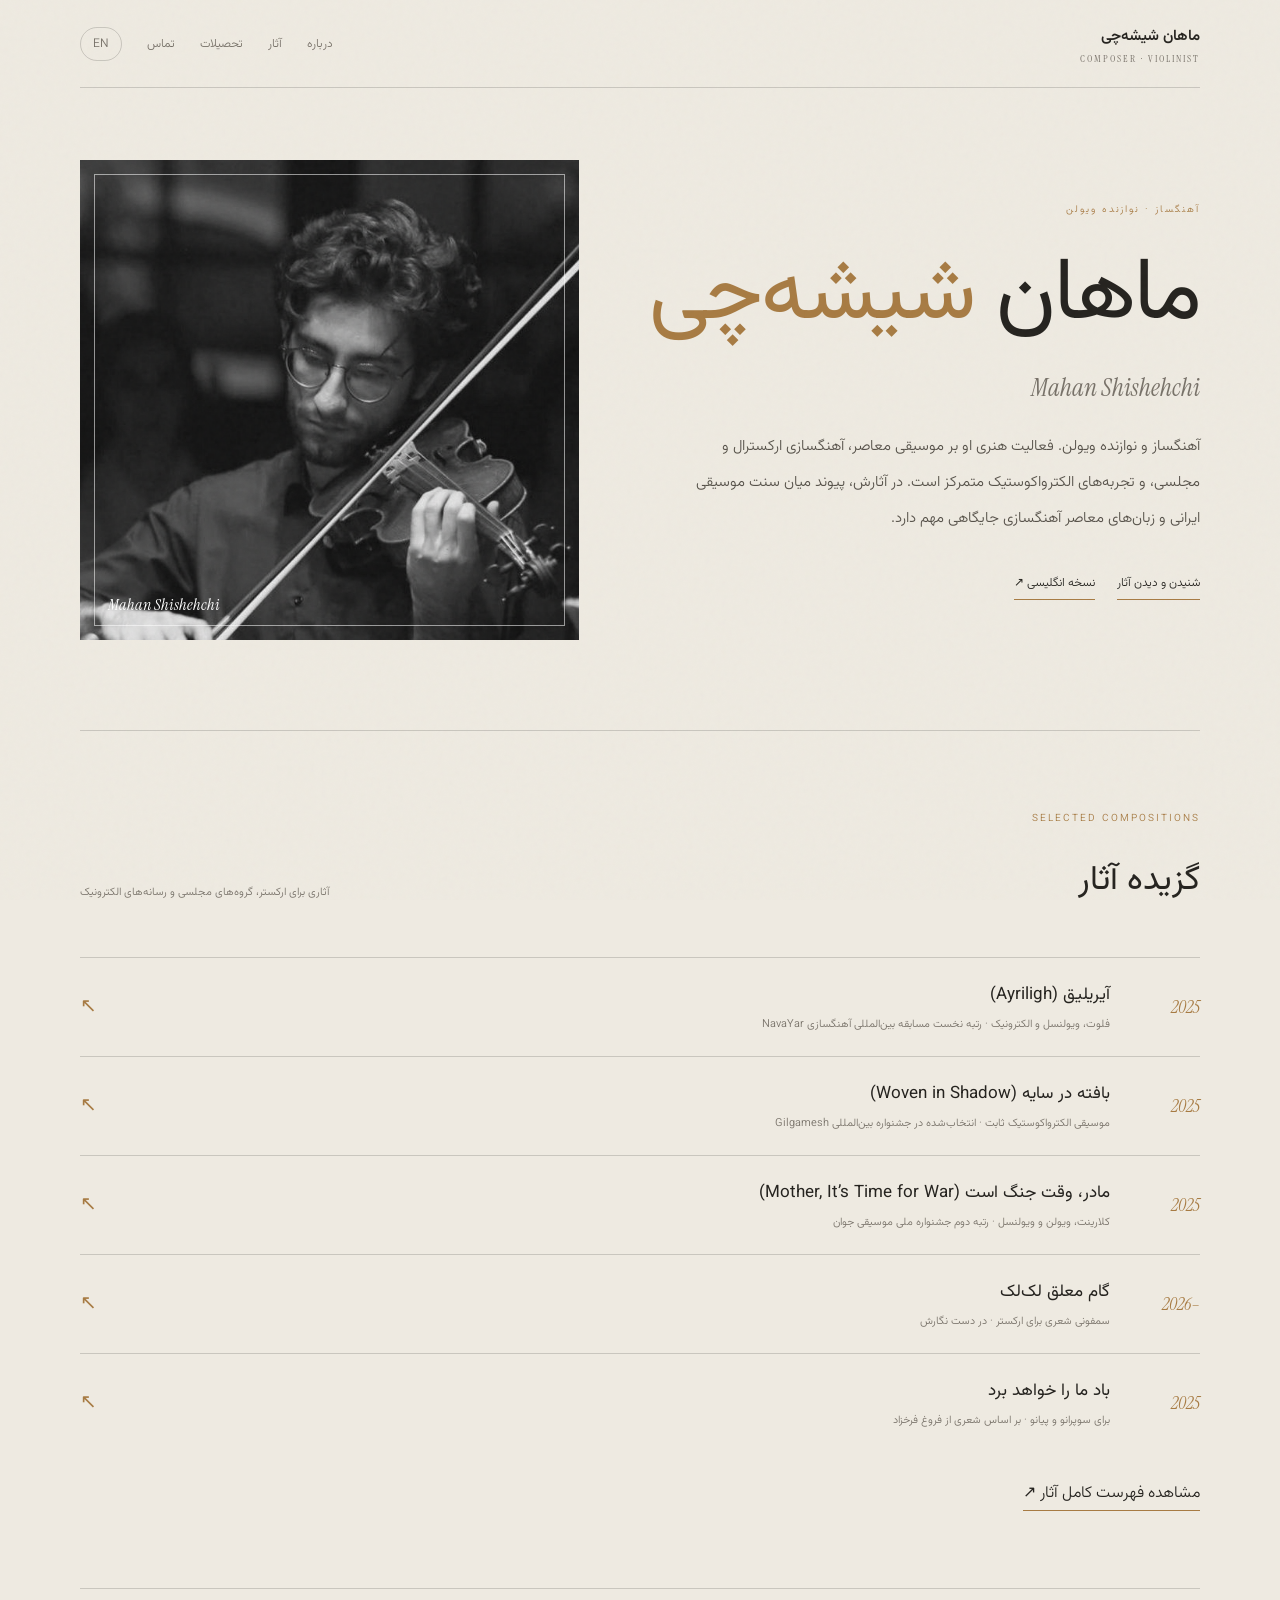
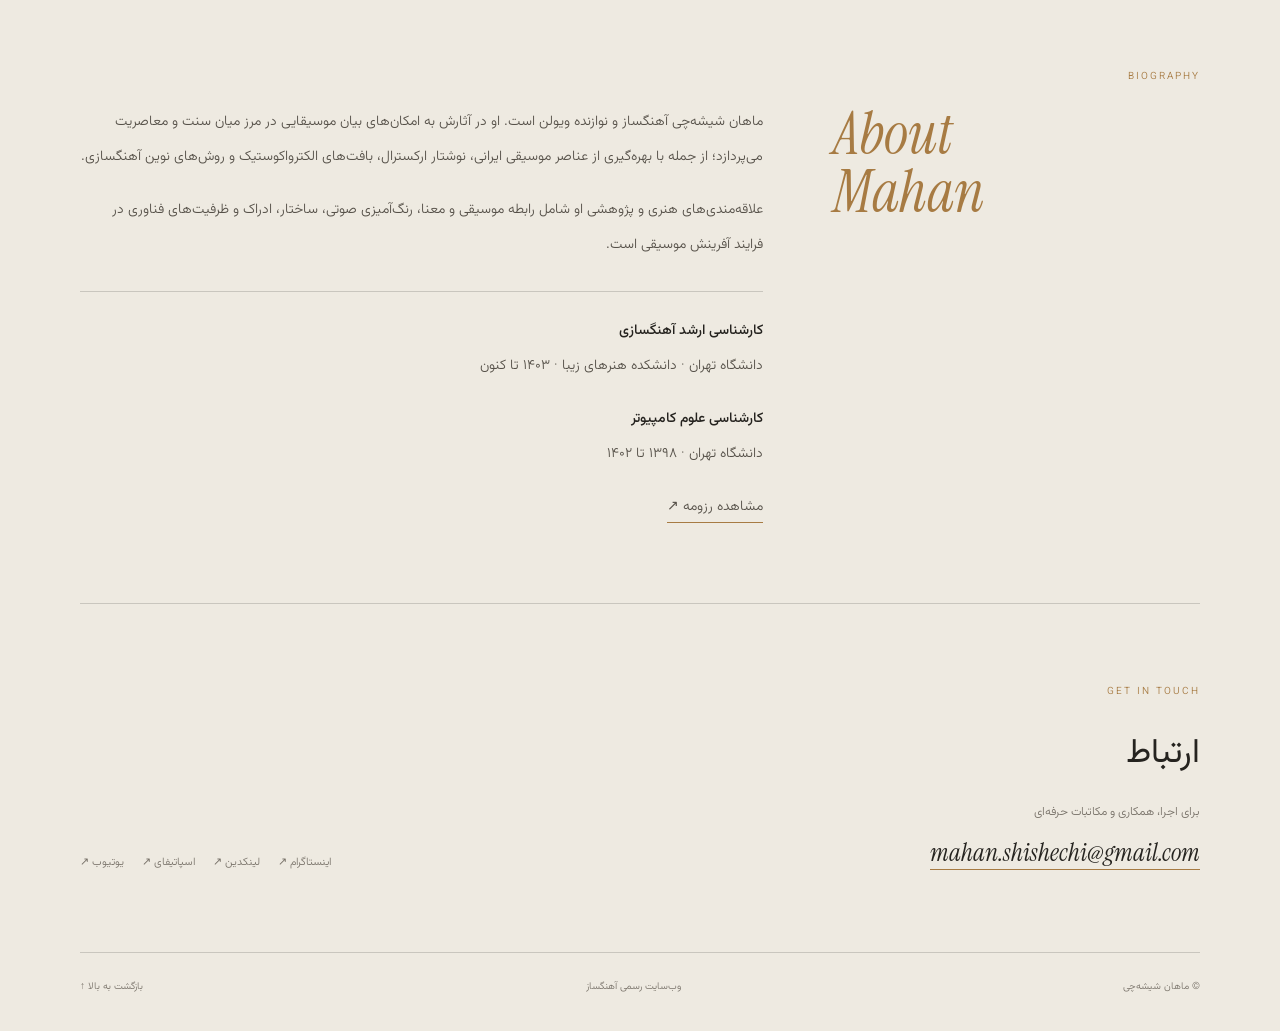
==== fa/index.html @ feb586e8 "Add files via upload" ====
<!doctype html>
<html lang="fa" dir="rtl">
<head>
<meta charset="utf-8">
<meta name="viewport" content="width=device-width, initial-scale=1">
<title>ماهان شیشه‌چی | آهنگساز و نوازنده ویولن</title>
<meta name="description" content="وب‌سایت رسمی ماهان شیشه‌چی، آهنگساز و نوازنده ویولن. آشنایی با زندگی‌نامه، آثار موسیقی، آهنگسازی ارکسترال، موسیقی مجلسی و الکترواکوستیک.">
<meta name="author" content="ماهان شیشه‌چی">
<meta name="robots" content="index, follow">
<link rel="canonical" href="https://mahanshi.github.io/fa/">
<link rel="alternate" hreflang="fa" href="https://mahanshi.github.io/fa/">
<link rel="alternate" hreflang="en" href="https://mahanshi.github.io/">
<link rel="alternate" hreflang="x-default" href="https://mahanshi.github.io/">
<meta property="og:type" content="website">
<meta property="og:locale" content="fa_IR">
<meta property="og:title" content="ماهان شیشه‌چی | آهنگساز و نوازنده ویولن">
<meta property="og:description" content="وب‌سایت رسمی ماهان شیشه‌چی؛ زندگی‌نامه، آثار، نت‌ها و ضبط‌های موسیقی.">
<meta property="og:url" content="https://mahanshi.github.io/fa/">
<meta property="og:site_name" content="ماهان شیشه‌چی">
<meta property="og:image" content="https://mahanshi.github.io/assets/mahan-portrait.jpg">
<link rel="preconnect" href="https://fonts.googleapis.com">
<link rel="preconnect" href="https://fonts.gstatic.com" crossorigin>
<link href="https://fonts.googleapis.com/css2?family=Vazirmatn:wght@300;400;500;600&family=Instrument+Serif:ital@0;1&display=swap" rel="stylesheet">
<script type="application/ld+json">
{
  "@context":"https://schema.org",
  "@type":"Person",
  "@id":"https://mahanshi.github.io/#person",
  "name":"Mahan Shishehchi",
  "alternateName":["ماهان شیشه چی","ماهان شیشه‌چی","Mahan Shishechi"],
  "url":"https://mahanshi.github.io/",
  "mainEntityOfPage":"https://mahanshi.github.io/fa/",
  "jobTitle":["آهنگساز","نوازنده ویولن"],
  "description":"ماهان شیشه‌چی آهنگساز و نوازنده ویولن است و در زمینه موسیقی معاصر، ارکسترال، مجلسی و الکترواکوستیک فعالیت می‌کند.",
  "alumniOf":{"@type":"CollegeOrUniversity","name":"دانشگاه تهران"},
  "sameAs":[
    "https://www.linkedin.com/in/mahan-shishehchi/",
    "https://open.spotify.com/artist/3I2cwvV37TlE7UOr5K7qwt",
    "https://www.instagram.com/mahan.shi/"
  ]
}
</script>
<style>
:root{--ink:#25231f;--muted:#777168;--paper:#eeeae1;--line:rgba(37,35,31,.18);--accent:#a77b43}
*{box-sizing:border-box}html{scroll-behavior:smooth}body{margin:0;background:var(--paper);color:var(--ink);font-family:"Vazirmatn",sans-serif;font-weight:300;line-height:2}a{color:inherit;text-decoration:none}
.grain{position:fixed;inset:0;pointer-events:none;opacity:.12;z-index:5;background-image:url("data:image/svg+xml,%3Csvg viewBox='0 0 180 180' xmlns='http://www.w3.org/2000/svg'%3E%3Cfilter id='n'%3E%3CfeTurbulence type='fractalNoise' baseFrequency='.9' numOctaves='3' stitchTiles='stitch'/%3E%3C/filter%3E%3Crect width='100%25' height='100%25' filter='url(%23n)' opacity='.22'/%3E%3C/svg%3E")}
.wrap{width:min(1120px,calc(100% - 64px));margin:auto}header{min-height:88px;display:flex;align-items:center;justify-content:space-between;border-bottom:1px solid var(--line);gap:18px}.brand{font-size:15px;font-weight:600}.brand small{display:block;color:var(--muted);font:10px "Instrument Serif",serif;letter-spacing:2px;direction:ltr;text-align:right}
nav{display:flex;align-items:center;gap:25px;font-size:12px;color:var(--muted)}nav a:hover,.text-link:hover{color:var(--accent)}.lang{border:1px solid var(--line);padding:4px 12px;border-radius:30px}
.hero{min-height:570px;display:grid;grid-template-columns:1.05fr .95fr;gap:70px;align-items:center;padding:72px 0 90px}.eyebrow{color:var(--accent);font-size:10px;letter-spacing:2px;margin:0 0 18px}
h1{font-size:clamp(48px,7vw,88px);line-height:1.35;font-weight:400;margin:0 0 14px;letter-spacing:-2px}h1 span{color:var(--accent)}.latin{direction:ltr;text-align:right;font:italic 25px "Instrument Serif",serif;color:var(--muted);margin:0 0 25px}.lead{max-width:520px;font-size:15px;line-height:2.4;color:#565149}.links{display:flex;gap:22px;margin-top:34px;font-size:12px}.text-link{border-bottom:1px solid var(--accent);padding-bottom:4px}
.portrait{position:relative;margin:0;min-height:430px;background:#c8c0b2;overflow:hidden}.portrait img{width:100%;height:480px;display:block;object-fit:cover;filter:grayscale(100%) contrast(.92)}.portrait:after{content:"";position:absolute;inset:14px;border:1px solid rgba(255,255,255,.55);pointer-events:none}.portrait figcaption{position:absolute;bottom:25px;left:28px;color:white;direction:ltr;font:italic 16px "Instrument Serif",serif;z-index:1}
section.content{padding:78px 0;border-top:1px solid var(--line)}.section-head{display:flex;align-items:end;justify-content:space-between;margin-bottom:42px}h2{font-size:34px;font-weight:400;margin:0}.section-note{font-size:11px;color:var(--muted);max-width:260px}
.work{display:grid;grid-template-columns:70px 1fr auto;align-items:center;gap:20px;padding:20px 0;border-top:1px solid var(--line)}.work:last-child{border-bottom:1px solid var(--line)}.year{color:var(--accent);font:italic 18px "Instrument Serif",serif;direction:ltr;text-align:right}.work h3{font-size:17px;font-weight:400;margin:0}.work p{margin:2px 0 0;color:var(--muted);font-size:11px}.arrow{color:var(--accent);font-size:20px}
.about-grid{display:grid;grid-template-columns:.7fr 1.3fr;gap:70px}.about-title{font:italic 58px/1 "Instrument Serif",serif;direction:ltr;text-align:left;color:var(--accent)}.about-copy{font-size:14px;line-height:2.5;color:#565149}.about-copy p{margin:0 0 18px}.education{margin-top:28px;padding-top:22px;border-top:1px solid var(--line)}.education strong{color:var(--ink);font-weight:500}
.contact{display:flex;justify-content:space-between;align-items:end;gap:30px}.email{direction:ltr;font:italic 25px "Instrument Serif",serif;border-bottom:1px solid var(--accent)}.social{display:flex;flex-wrap:wrap;gap:18px;color:var(--muted);font-size:11px}
footer{border-top:1px solid var(--line);padding:24px 0 34px;color:var(--muted);font-size:10px;display:flex;justify-content:space-between}
@media(max-width:760px){.wrap{width:calc(100% - 36px)}header{padding:14px 0;flex-wrap:wrap}nav{gap:13px;flex-wrap:wrap;font-size:11px}.hero{grid-template-columns:1fr;gap:34px;padding:55px 0 65px}.portrait{min-height:300px}.portrait img{height:370px}.section-head{display:block}.section-note{margin-top:12px}.work{grid-template-columns:48px 1fr auto;gap:12px}.about-grid{grid-template-columns:1fr;gap:25px}.about-title{font-size:42px}.contact{display:block}.social{margin-top:25px}footer{gap:10px;flex-wrap:wrap}}
</style>
</head>
<body>
<div class="grain" aria-hidden="true"></div>
<div class="wrap">
<header>
<a class="brand" href="./">ماهان شیشه‌چی<small>COMPOSER · VIOLINIST</small></a>
<nav aria-label="ناوبری اصلی">
<a href="#about">درباره</a><a href="#works">آثار</a><a href="#education">تحصیلات</a><a href="#contact">تماس</a><a class="lang" href="https://mahanshi.github.io/">EN</a>
</nav>
</header>
<main>
<section class="hero">
<div>
<p class="eyebrow">آهنگساز · نوازنده ویولن</p>
<h1>ماهان <span>شیشه‌چی</span></h1>
<p class="latin">Mahan Shishehchi</p>
<p class="lead">آهنگساز و نوازنده ویولن. فعالیت هنری او بر موسیقی معاصر، آهنگسازی ارکسترال و مجلسی، و تجربه‌های الکترواکوستیک متمرکز است. در آثارش، پیوند میان سنت موسیقی ایرانی و زبان‌های معاصر آهنگسازی جایگاهی مهم دارد.</p>
<div class="links"><a class="text-link" href="#works">شنیدن و دیدن آثار</a><a class="text-link" href="https://mahanshi.github.io/">نسخه انگلیسی ↗</a></div>
</div>
<figure class="portrait"><img src="https://mahanshi.github.io/assets/mahan-portrait.jpg" alt="ماهان شیشه‌چی، آهنگساز و نوازنده ویولن"><figcaption>Mahan Shishehchi</figcaption></figure>
</section>
<section class="content" id="works">
<div class="section-head"><div><p class="eyebrow">SELECTED COMPOSITIONS</p><h2>گزیده آثار</h2></div><p class="section-note">آثاری برای ارکستر، گروه‌های مجلسی و رسانه‌های الکترونیک</p></div>
<a class="work" href="https://www.youtube.com/watch?v=PUnR_ZCszSE"><span class="year">2025</span><div><h3>آیریلیق (Ayriligh)</h3><p>فلوت، ویولنسل و الکترونیک · رتبه نخست مسابقه بین‌المللی آهنگسازی NavaYar</p></div><span class="arrow">↖</span></a>
<a class="work" href="https://www.youtube.com/watch?v=RdkRLe2Fbmw"><span class="year">2025</span><div><h3>بافته در سایه (Woven in Shadow)</h3><p>موسیقی الکترواکوستیک ثابت · انتخاب‌شده در جشنواره بین‌المللی Gilgamesh</p></div><span class="arrow">↖</span></a>
<a class="work" href="https://online.fliphtml5.com/mahanshishechi/spek/"><span class="year">2025</span><div><h3>مادر، وقت جنگ است (Mother, It’s Time for War)</h3><p>کلارینت، ویولن و ویولنسل · رتبه دوم جشنواره ملی موسیقی جوان</p></div><span class="arrow">↖</span></a>
<a class="work" href="https://online.fliphtml5.com/mahanshishechi/luto/"><span class="year">2026–</span><div><h3>گام معلق لک‌لک</h3><p>سمفونی شعری برای ارکستر · در دست نگارش</p></div><span class="arrow">↖</span></a>
<a class="work" href="https://www.youtube.com/watch?v=Po9hEUeVam0"><span class="year">2025</span><div><h3>باد ما را خواهد برد</h3><p>برای سوپرانو و پیانو · بر اساس شعری از فروغ فرخزاد</p></div><span class="arrow">↖</span></a>
<div style="margin-top:26px"><a class="text-link" href="https://mahanshi.github.io/all-works.html">مشاهده فهرست کامل آثار ↗</a></div>
</section>
<section class="content" id="about">
<p class="eyebrow">BIOGRAPHY</p>
<div class="about-grid"><div class="about-title">About<br>Mahan</div><div class="about-copy">
<p>ماهان شیشه‌چی آهنگساز و نوازنده ویولن است. او در آثارش به امکان‌های بیان موسیقایی در مرز میان سنت و معاصریت می‌پردازد؛ از جمله با بهره‌گیری از عناصر موسیقی ایرانی، نوشتار ارکسترال، بافت‌های الکترواکوستیک و روش‌های نوین آهنگسازی.</p>
<p>علاقه‌مندی‌های هنری و پژوهشی او شامل رابطه موسیقی و معنا، رنگ‌آمیزی صوتی، ساختار، ادراک و ظرفیت‌های فناوری در فرایند آفرینش موسیقی است.</p>
<div class="education" id="education"><p><strong>کارشناسی ارشد آهنگسازی</strong><br>دانشگاه تهران · دانشکده هنرهای زیبا · ۱۴۰۳ تا کنون</p><p><strong>کارشناسی علوم کامپیوتر</strong><br>دانشگاه تهران · ۱۳۹۸ تا ۱۴۰۲</p></div>
<a class="text-link" href="https://mahanshi.github.io/cv.html">مشاهده رزومه ↗</a>
</div></div>
</section>
<section class="content" id="contact">
<p class="eyebrow">GET IN TOUCH</p><div class="contact"><div><h2>ارتباط</h2><p style="color:var(--muted);font-size:12px">برای اجرا، همکاری و مکاتبات حرفه‌ای</p><a class="email" href="mailto:mahan.shishechi@gmail.com">mahan.shishechi@gmail.com</a></div>
<div class="social"><a href="https://www.instagram.com/mahan.shi/" target="_blank" rel="noopener noreferrer">اینستاگرام ↗</a><a href="https://www.linkedin.com/in/mahan-shishechi/" target="_blank" rel="noopener noreferrer">لینکدین ↗</a><a href="https://open.spotify.com/artist/3I2cwvV37TlE7UOr5K7qwt" target="_blank" rel="noopener noreferrer">اسپاتیفای ↗</a><a href="https://www.youtube.com/" target="_blank" rel="noopener noreferrer">یوتیوب ↗</a></div></div>
</section>
</main>
<footer><span>© ماهان شیشه‌چی</span><span>وب‌سایت رسمی آهنگساز</span><a href="#">بازگشت به بالا ↑</a></footer>
</div>
</body>
</html>
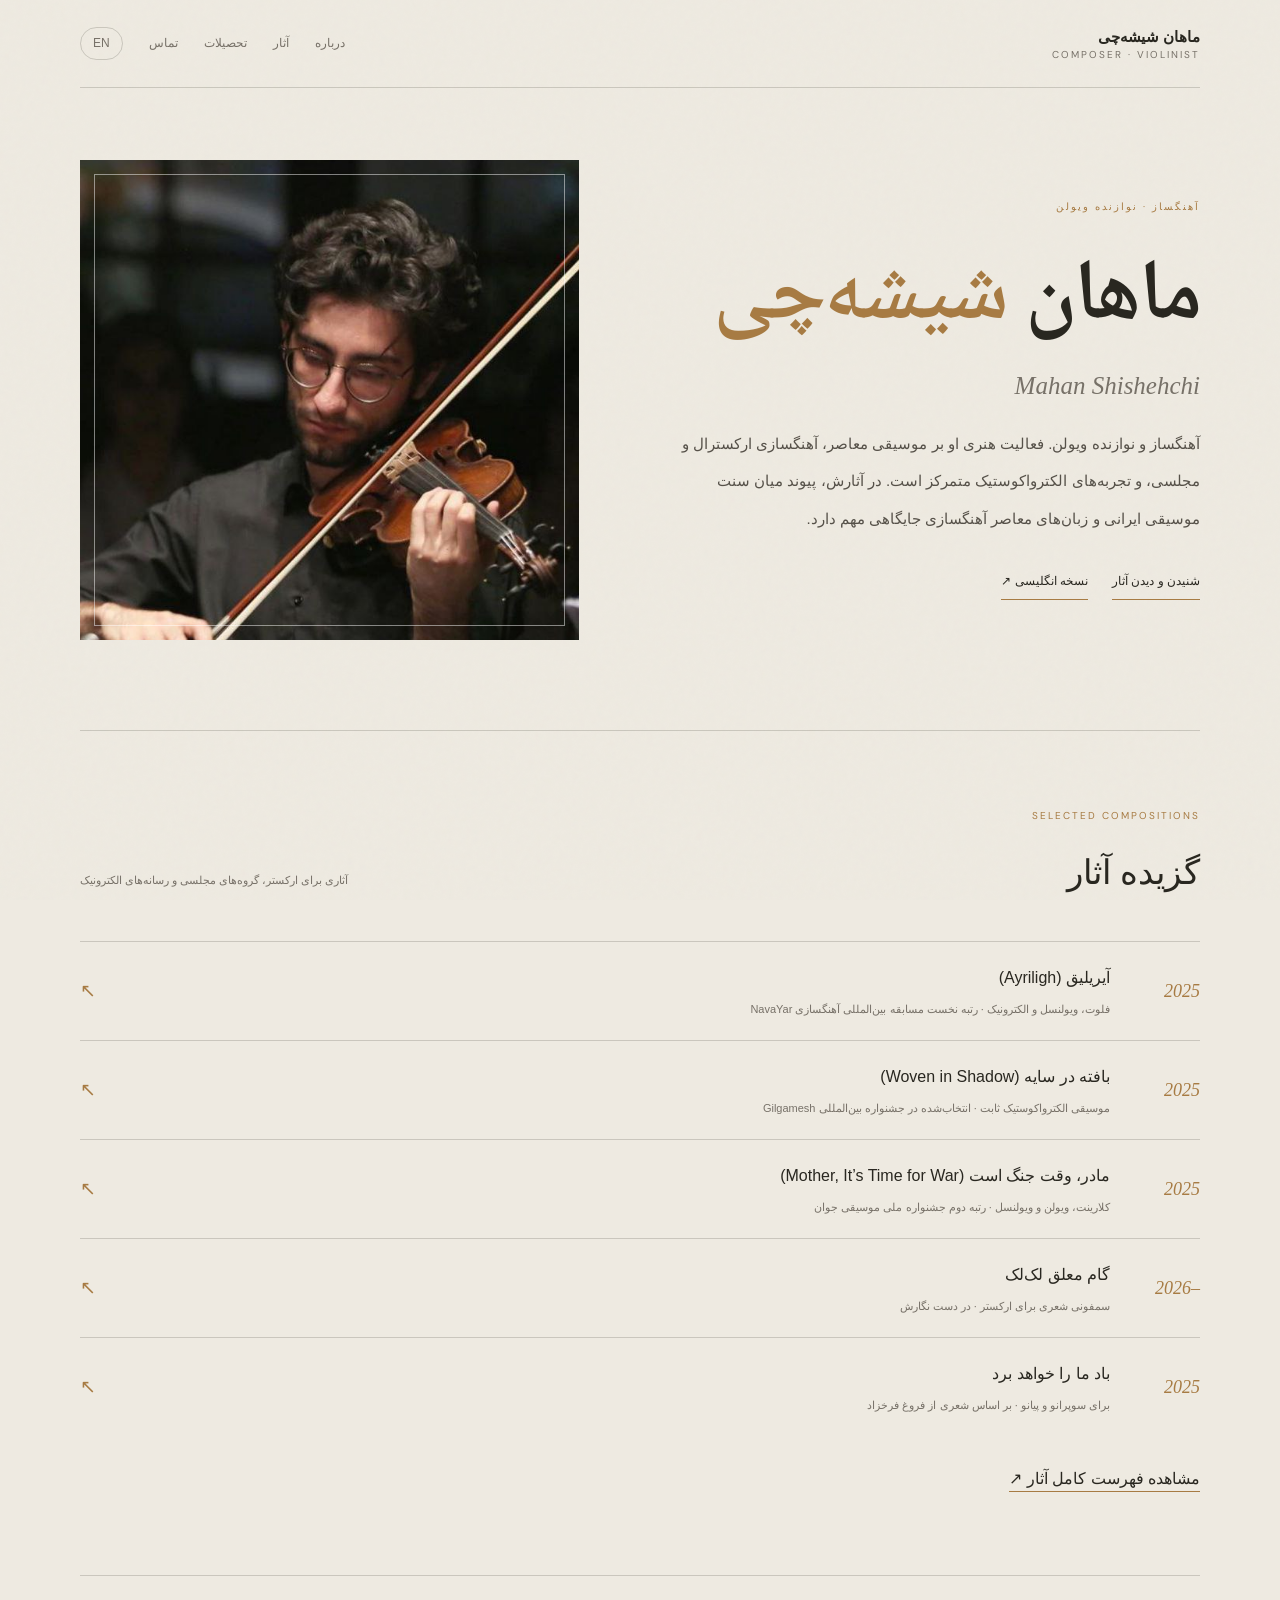
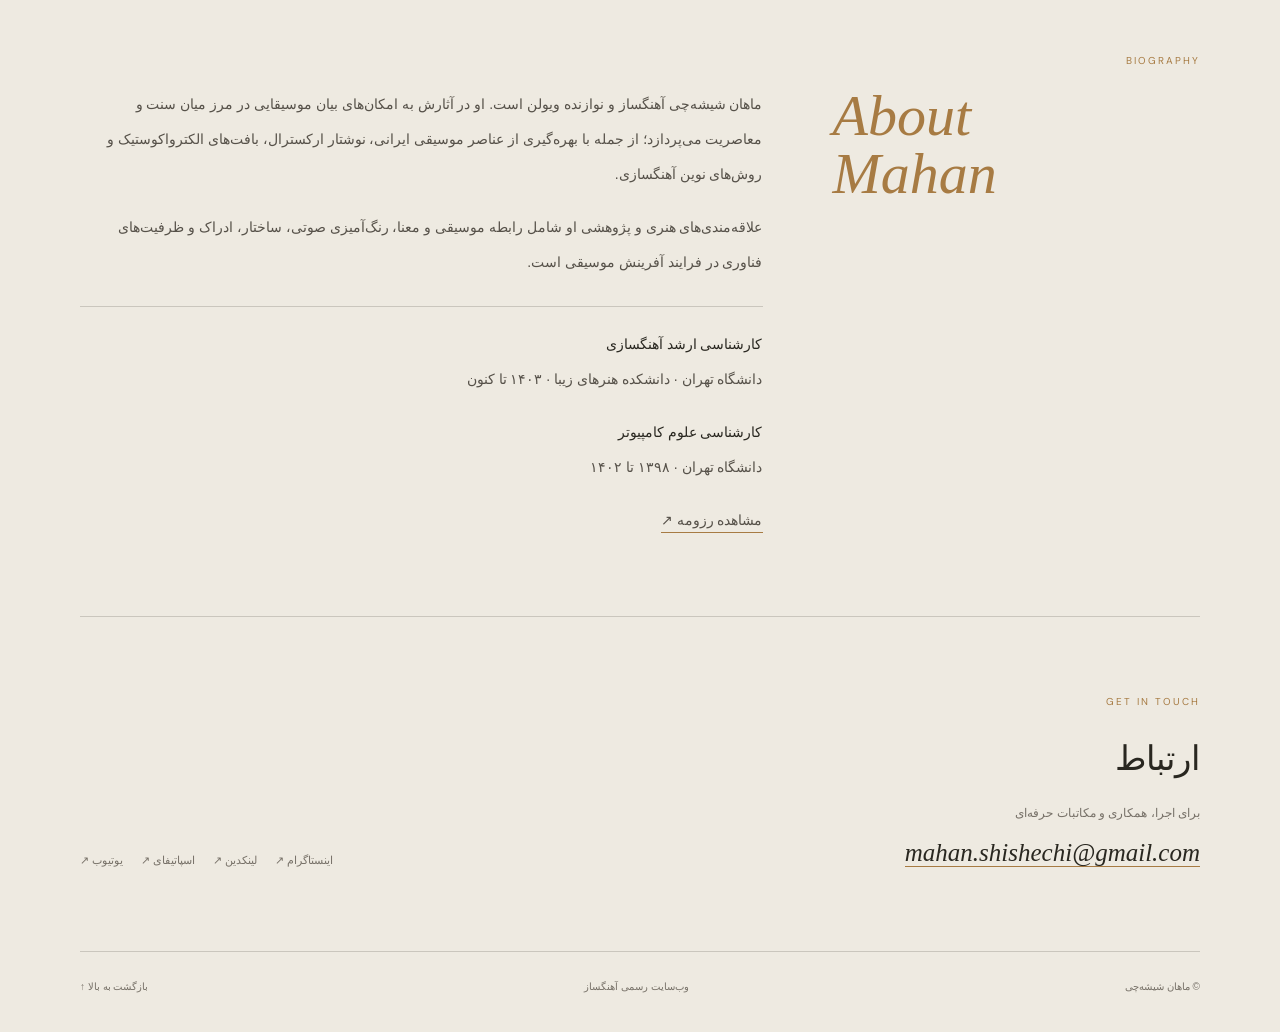
==== commit 74692534: "Add files via upload" ====
--- a/fa/index.html
+++ b/fa/index.html
@@ -4,7 +4,7 @@
 <meta charset="utf-8">
 <meta name="viewport" content="width=device-width, initial-scale=1">
 <title>ماهان شیشه‌چی | آهنگساز و نوازنده ویولن</title>
-<meta name="description" content="وب‌سایت رسمی ماهان شیشه‌چی، آهنگساز و نوازنده ویولن. آشنایی با زندگی‌نامه، آثار موسیقی، آهنگسازی ارکسترال، موسیقی مجلسی و الکترواکوستیک.">
+<meta name="description" content="وب‌سایت رسمی ماهان شیشه‌چی، آهنگساز و نوازنده ویولن. زندگی‌نامه، آثار موسیقی، نت‌ها و ضبط‌های موسیقی معاصر، ارکسترال، مجلسی و الکترواکوستیک.">
 <meta name="author" content="ماهان شیشه‌چی">
 <meta name="robots" content="index, follow">
 <link rel="canonical" href="https://mahanshi.github.io/fa/">
@@ -20,7 +20,7 @@
 <meta property="og:image" content="https://mahanshi.github.io/assets/mahan-portrait.jpg">
 <link rel="preconnect" href="https://fonts.googleapis.com">
 <link rel="preconnect" href="https://fonts.gstatic.com" crossorigin>
-<link href="https://fonts.googleapis.com/css2?family=Vazirmatn:wght@300;400;500;600&family=Instrument+Serif:ital@0;1&display=swap" rel="stylesheet">
+<link href="https://fonts.googleapis.com/css2?family=DM+Sans:wght@300;400;500&family=Estedad:wght@300;400;500;600;700&family=Noto+Naskh+Arabic:wght@500;600;700&display=swap" rel="stylesheet">
 <script type="application/ld+json">
 {
   "@context":"https://schema.org",
@@ -41,63 +41,113 @@
 }
 </script>
 <style>
-:root{--ink:#25231f;--muted:#777168;--paper:#eeeae1;--line:rgba(37,35,31,.18);--accent:#a77b43}
-*{box-sizing:border-box}html{scroll-behavior:smooth}body{margin:0;background:var(--paper);color:var(--ink);font-family:"Vazirmatn",sans-serif;font-weight:300;line-height:2}a{color:inherit;text-decoration:none}
-.grain{position:fixed;inset:0;pointer-events:none;opacity:.12;z-index:5;background-image:url("data:image/svg+xml,%3Csvg viewBox='0 0 180 180' xmlns='http://www.w3.org/2000/svg'%3E%3Cfilter id='n'%3E%3CfeTurbulence type='fractalNoise' baseFrequency='.9' numOctaves='3' stitchTiles='stitch'/%3E%3C/filter%3E%3Crect width='100%25' height='100%25' filter='url(%23n)' opacity='.22'/%3E%3C/svg%3E")}
-.wrap{width:min(1120px,calc(100% - 64px));margin:auto}header{min-height:88px;display:flex;align-items:center;justify-content:space-between;border-bottom:1px solid var(--line);gap:18px}.brand{font-size:15px;font-weight:600}.brand small{display:block;color:var(--muted);font:10px "Instrument Serif",serif;letter-spacing:2px;direction:ltr;text-align:right}
-nav{display:flex;align-items:center;gap:25px;font-size:12px;color:var(--muted)}nav a:hover,.text-link:hover{color:var(--accent)}.lang{border:1px solid var(--line);padding:4px 12px;border-radius:30px}
-.hero{min-height:570px;display:grid;grid-template-columns:1.05fr .95fr;gap:70px;align-items:center;padding:72px 0 90px}.eyebrow{color:var(--accent);font-size:10px;letter-spacing:2px;margin:0 0 18px}
-h1{font-size:clamp(48px,7vw,88px);line-height:1.35;font-weight:400;margin:0 0 14px;letter-spacing:-2px}h1 span{color:var(--accent)}.latin{direction:ltr;text-align:right;font:italic 25px "Instrument Serif",serif;color:var(--muted);margin:0 0 25px}.lead{max-width:520px;font-size:15px;line-height:2.4;color:#565149}.links{display:flex;gap:22px;margin-top:34px;font-size:12px}.text-link{border-bottom:1px solid var(--accent);padding-bottom:4px}
-.portrait{position:relative;margin:0;min-height:430px;background:#c8c0b2;overflow:hidden}.portrait img{width:100%;height:480px;display:block;object-fit:cover;filter:grayscale(100%) contrast(.92)}.portrait:after{content:"";position:absolute;inset:14px;border:1px solid rgba(255,255,255,.55);pointer-events:none}.portrait figcaption{position:absolute;bottom:25px;left:28px;color:white;direction:ltr;font:italic 16px "Instrument Serif",serif;z-index:1}
-section.content{padding:78px 0;border-top:1px solid var(--line)}.section-head{display:flex;align-items:end;justify-content:space-between;margin-bottom:42px}h2{font-size:34px;font-weight:400;margin:0}.section-note{font-size:11px;color:var(--muted);max-width:260px}
-.work{display:grid;grid-template-columns:70px 1fr auto;align-items:center;gap:20px;padding:20px 0;border-top:1px solid var(--line)}.work:last-child{border-bottom:1px solid var(--line)}.year{color:var(--accent);font:italic 18px "Instrument Serif",serif;direction:ltr;text-align:right}.work h3{font-size:17px;font-weight:400;margin:0}.work p{margin:2px 0 0;color:var(--muted);font-size:11px}.arrow{color:var(--accent);font-size:20px}
-.about-grid{display:grid;grid-template-columns:.7fr 1.3fr;gap:70px}.about-title{font:italic 58px/1 "Instrument Serif",serif;direction:ltr;text-align:left;color:var(--accent)}.about-copy{font-size:14px;line-height:2.5;color:#565149}.about-copy p{margin:0 0 18px}.education{margin-top:28px;padding-top:22px;border-top:1px solid var(--line)}.education strong{color:var(--ink);font-weight:500}
-.contact{display:flex;justify-content:space-between;align-items:end;gap:30px}.email{direction:ltr;font:italic 25px "Instrument Serif",serif;border-bottom:1px solid var(--accent)}.social{display:flex;flex-wrap:wrap;gap:18px;color:var(--muted);font-size:11px}
-footer{border-top:1px solid var(--line);padding:24px 0 34px;color:var(--muted);font-size:10px;display:flex;justify-content:space-between}
-@media(max-width:760px){.wrap{width:calc(100% - 36px)}header{padding:14px 0;flex-wrap:wrap}nav{gap:13px;flex-wrap:wrap;font-size:11px}.hero{grid-template-columns:1fr;gap:34px;padding:55px 0 65px}.portrait{min-height:300px}.portrait img{height:370px}.section-head{display:block}.section-note{margin-top:12px}.work{grid-template-columns:48px 1fr auto;gap:12px}.about-grid{grid-template-columns:1fr;gap:25px}.about-title{font-size:42px}.contact{display:block}.social{margin-top:25px}footer{gap:10px;flex-wrap:wrap}}
+:root{
+  --ink:#292720;--muted:#777168;--paper:#eeeae1;--line:rgba(41,39,32,.18);
+  --accent:#a77b43;--body:"Estedad",sans-serif;--display:"Noto Naskh Arabic",serif;
+  --latin:"Instrument Serif",Georgia,serif
+}
+*{box-sizing:border-box}
+html{scroll-behavior:smooth}
+body{margin:0;background:var(--paper);color:var(--ink);font-family:var(--body);font-weight:300;line-height:2.15}
+a{color:inherit;text-decoration:none}
+.paint-layer{position:fixed;inset:0;pointer-events:none;z-index:-1;opacity:.13;background-image:url("data:image/svg+xml,%3Csvg viewBox='0 0 180 180' xmlns='http://www.w3.org/2000/svg'%3E%3Cfilter id='n'%3E%3CfeTurbulence type='fractalNoise' baseFrequency='.8' numOctaves='3' stitchTiles='stitch'/%3E%3C/filter%3E%3Crect width='100%25' height='100%25' filter='url(%23n)' opacity='.18'/%3E%3C/svg%3E")}
+.wrap{width:min(1120px,calc(100% - 64px));margin:auto}
+header{min-height:88px;display:flex;align-items:center;justify-content:space-between;gap:24px;border-bottom:1px solid var(--line)}
+.wordmark{font-size:15px;font-weight:600;line-height:1.5}
+.wordmark span{display:block;direction:ltr;text-align:right;font:10px "DM Sans",sans-serif;letter-spacing:2px;color:var(--muted)}
+nav{display:flex;align-items:center;gap:26px;font-size:12px;color:var(--muted)}
+nav a:hover,.text-link:hover{color:var(--accent)}
+.lang{border:1px solid var(--line);padding:3px 12px;border-radius:30px;direction:ltr}
+.hero{min-height:590px;display:grid;grid-template-columns:1.05fr .95fr;gap:70px;align-items:center;padding:72px 0 90px}
+.eyebrow{font:10px "DM Sans",sans-serif;letter-spacing:2px;color:var(--accent);margin:0 0 20px;direction:ltr;text-align:right}
+h1{font:600 clamp(55px,7vw,86px)/1.55 var(--display);letter-spacing:-1.5px;margin:0 0 5px;color:var(--ink)}
+h1 span{color:var(--accent)}
+.latin{direction:ltr;text-align:right;font:italic 25px "Instrument Serif",Georgia,serif;color:var(--muted);margin:0 0 25px}
+.lead{max-width:540px;font-size:15px;line-height:2.5;color:#565149}
+.links{display:flex;gap:24px;margin-top:32px;font-size:12px;flex-wrap:wrap}
+.text-link{border-bottom:1px solid var(--accent);padding-bottom:4px}
+.portrait{position:relative;margin:0;overflow:hidden;background:#c8c0b2}
+.portrait img{width:100%;height:480px;display:block;object-fit:cover;object-position:center;filter:none}
+.portrait:after{content:"";position:absolute;inset:14px;border:1px solid rgba(255,255,255,.48);pointer-events:none}
+section.content{padding:78px 0;border-top:1px solid var(--line)}
+.section-heading{display:flex;align-items:end;justify-content:space-between;margin-bottom:38px}
+h2{font-size:34px;font-weight:400;line-height:1.8;margin:0}
+.section-aside{font-size:11px;color:var(--muted);max-width:270px}
+.work{display:grid;grid-template-columns:70px 1fr auto;align-items:center;gap:20px;padding:19px 0;border-top:1px solid var(--line)}
+.work:last-child{border-bottom:1px solid var(--line)}
+.year{color:var(--accent);font:italic 18px "Instrument Serif",Georgia,serif;direction:ltr;text-align:right}
+.work h3{font-size:16px;font-weight:500;margin:0}
+.work p{margin:2px 0 0;color:var(--muted);font-size:11px}
+.arrow{color:var(--accent);font-size:19px}
+.about-grid{display:grid;grid-template-columns:.7fr 1.3fr;gap:70px}
+.about-title{font:italic 58px/1 "Instrument Serif",Georgia,serif;direction:ltr;text-align:left;color:var(--accent)}
+.about-copy{font-size:14px;line-height:2.5;color:#565149}
+.about-copy p{margin:0 0 18px}
+.education{margin-top:26px;padding-top:20px;border-top:1px solid var(--line)}
+.education strong{color:var(--ink);font-weight:500}
+.contact{display:flex;justify-content:space-between;align-items:end;gap:30px}
+.email{direction:ltr;font:italic 25px "Instrument Serif",Georgia,serif;border-bottom:1px solid var(--accent)}
+.social{display:flex;flex-wrap:wrap;gap:18px;color:var(--muted);font-size:11px}
+footer{border-top:1px solid var(--line);padding:24px 0 34px;color:var(--muted);font-size:10px;display:flex;justify-content:space-between;gap:15px}
+@media(max-width:760px){
+ .wrap{width:calc(100% - 36px)}
+ header{padding:14px 0;flex-wrap:wrap}
+ nav{gap:13px;flex-wrap:wrap;font-size:11px}
+ .hero{grid-template-columns:1fr;gap:34px;padding:55px 0 65px}
+ .portrait img{height:390px}
+ h1{font-size:58px}
+ .section-heading{display:block}
+ .section-aside{margin-top:10px}
+ .work{grid-template-columns:48px 1fr auto;gap:12px}
+ .about-grid{grid-template-columns:1fr;gap:25px}
+ .about-title{font-size:42px}
+ .contact{display:block}
+ .social{margin-top:25px}
+ footer{flex-wrap:wrap}
+}
 </style>
 </head>
 <body>
-<div class="grain" aria-hidden="true"></div>
+<div class="paint-layer" aria-hidden="true"></div>
 <div class="wrap">
 <header>
-<a class="brand" href="./">ماهان شیشه‌چی<small>COMPOSER · VIOLINIST</small></a>
-<nav aria-label="ناوبری اصلی">
-<a href="#about">درباره</a><a href="#works">آثار</a><a href="#education">تحصیلات</a><a href="#contact">تماس</a><a class="lang" href="https://mahanshi.github.io/">EN</a>
-</nav>
+  <a class="wordmark" href="./">ماهان شیشه‌چی<span>COMPOSER · VIOLINIST</span></a>
+  <nav aria-label="ناوبری اصلی">
+    <a href="#about">درباره</a><a href="#works">آثار</a><a href="#education">تحصیلات</a><a href="#contact">تماس</a><a class="lang" href="https://mahanshi.github.io/">EN</a>
+  </nav>
 </header>
 <main>
 <section class="hero">
-<div>
-<p class="eyebrow">آهنگساز · نوازنده ویولن</p>
-<h1>ماهان <span>شیشه‌چی</span></h1>
-<p class="latin">Mahan Shishehchi</p>
-<p class="lead">آهنگساز و نوازنده ویولن. فعالیت هنری او بر موسیقی معاصر، آهنگسازی ارکسترال و مجلسی، و تجربه‌های الکترواکوستیک متمرکز است. در آثارش، پیوند میان سنت موسیقی ایرانی و زبان‌های معاصر آهنگسازی جایگاهی مهم دارد.</p>
-<div class="links"><a class="text-link" href="#works">شنیدن و دیدن آثار</a><a class="text-link" href="https://mahanshi.github.io/">نسخه انگلیسی ↗</a></div>
-</div>
-<figure class="portrait"><img src="https://mahanshi.github.io/assets/mahan-portrait.jpg" alt="ماهان شیشه‌چی، آهنگساز و نوازنده ویولن"><figcaption>Mahan Shishehchi</figcaption></figure>
+  <div>
+    <p class="eyebrow">آهنگساز · نوازنده ویولن</p>
+    <h1>ماهان <span>شیشه‌چی</span></h1>
+    <p class="latin">Mahan Shishehchi</p>
+    <p class="lead">آهنگساز و نوازنده ویولن. فعالیت هنری او بر موسیقی معاصر، آهنگسازی ارکسترال و مجلسی، و تجربه‌های الکترواکوستیک متمرکز است. در آثارش، پیوند میان سنت موسیقی ایرانی و زبان‌های معاصر آهنگسازی جایگاهی مهم دارد.</p>
+    <div class="links"><a class="text-link" href="#works">شنیدن و دیدن آثار</a><a class="text-link" href="https://mahanshi.github.io/">نسخه انگلیسی ↗</a></div>
+  </div>
+  <figure class="portrait"><img src="https://mahanshi.github.io/assets/mahan-portrait.jpg" alt="ماهان شیشه‌چی، آهنگساز و نوازنده ویولن"></figure>
 </section>
 <section class="content" id="works">
-<div class="section-head"><div><p class="eyebrow">SELECTED COMPOSITIONS</p><h2>گزیده آثار</h2></div><p class="section-note">آثاری برای ارکستر، گروه‌های مجلسی و رسانه‌های الکترونیک</p></div>
-<a class="work" href="https://www.youtube.com/watch?v=PUnR_ZCszSE"><span class="year">2025</span><div><h3>آیریلیق (Ayriligh)</h3><p>فلوت، ویولنسل و الکترونیک · رتبه نخست مسابقه بین‌المللی آهنگسازی NavaYar</p></div><span class="arrow">↖</span></a>
-<a class="work" href="https://www.youtube.com/watch?v=RdkRLe2Fbmw"><span class="year">2025</span><div><h3>بافته در سایه (Woven in Shadow)</h3><p>موسیقی الکترواکوستیک ثابت · انتخاب‌شده در جشنواره بین‌المللی Gilgamesh</p></div><span class="arrow">↖</span></a>
-<a class="work" href="https://online.fliphtml5.com/mahanshishechi/spek/"><span class="year">2025</span><div><h3>مادر، وقت جنگ است (Mother, It’s Time for War)</h3><p>کلارینت، ویولن و ویولنسل · رتبه دوم جشنواره ملی موسیقی جوان</p></div><span class="arrow">↖</span></a>
-<a class="work" href="https://online.fliphtml5.com/mahanshishechi/luto/"><span class="year">2026–</span><div><h3>گام معلق لک‌لک</h3><p>سمفونی شعری برای ارکستر · در دست نگارش</p></div><span class="arrow">↖</span></a>
-<a class="work" href="https://www.youtube.com/watch?v=Po9hEUeVam0"><span class="year">2025</span><div><h3>باد ما را خواهد برد</h3><p>برای سوپرانو و پیانو · بر اساس شعری از فروغ فرخزاد</p></div><span class="arrow">↖</span></a>
-<div style="margin-top:26px"><a class="text-link" href="https://mahanshi.github.io/all-works.html">مشاهده فهرست کامل آثار ↗</a></div>
+  <div class="section-heading"><div><p class="eyebrow">SELECTED COMPOSITIONS</p><h2>گزیده آثار</h2></div><p class="section-aside">آثاری برای ارکستر، گروه‌های مجلسی و رسانه‌های الکترونیک</p></div>
+  <a class="work" href="https://www.youtube.com/watch?v=PUnR_ZCszSE"><span class="year">2025</span><div><h3>آیریلیق (Ayriligh)</h3><p>فلوت، ویولنسل و الکترونیک · رتبه نخست مسابقه بین‌المللی آهنگسازی NavaYar</p></div><span class="arrow">↖</span></a>
+  <a class="work" href="https://www.youtube.com/watch?v=RdkRLe2Fbmw"><span class="year">2025</span><div><h3>بافته در سایه (Woven in Shadow)</h3><p>موسیقی الکترواکوستیک ثابت · انتخاب‌شده در جشنواره بین‌المللی Gilgamesh</p></div><span class="arrow">↖</span></a>
+  <a class="work" href="https://online.fliphtml5.com/mahanshishechi/spek/"><span class="year">2025</span><div><h3>مادر، وقت جنگ است (Mother, It’s Time for War)</h3><p>کلارینت، ویولن و ویولنسل · رتبه دوم جشنواره ملی موسیقی جوان</p></div><span class="arrow">↖</span></a>
+  <a class="work" href="https://online.fliphtml5.com/mahanshishechi/luto/"><span class="year">2026–</span><div><h3>گام معلق لک‌لک</h3><p>سمفونی شعری برای ارکستر · در دست نگارش</p></div><span class="arrow">↖</span></a>
+  <a class="work" href="https://www.youtube.com/watch?v=Po9hEUeVam0"><span class="year">2025</span><div><h3>باد ما را خواهد برد</h3><p>برای سوپرانو و پیانو · بر اساس شعری از فروغ فرخزاد</p></div><span class="arrow">↖</span></a>
+  <div style="margin-top:26px"><a class="text-link" href="https://mahanshi.github.io/all-works.html">مشاهده فهرست کامل آثار ↗</a></div>
 </section>
 <section class="content" id="about">
-<p class="eyebrow">BIOGRAPHY</p>
-<div class="about-grid"><div class="about-title">About<br>Mahan</div><div class="about-copy">
-<p>ماهان شیشه‌چی آهنگساز و نوازنده ویولن است. او در آثارش به امکان‌های بیان موسیقایی در مرز میان سنت و معاصریت می‌پردازد؛ از جمله با بهره‌گیری از عناصر موسیقی ایرانی، نوشتار ارکسترال، بافت‌های الکترواکوستیک و روش‌های نوین آهنگسازی.</p>
-<p>علاقه‌مندی‌های هنری و پژوهشی او شامل رابطه موسیقی و معنا، رنگ‌آمیزی صوتی، ساختار، ادراک و ظرفیت‌های فناوری در فرایند آفرینش موسیقی است.</p>
-<div class="education" id="education"><p><strong>کارشناسی ارشد آهنگسازی</strong><br>دانشگاه تهران · دانشکده هنرهای زیبا · ۱۴۰۳ تا کنون</p><p><strong>کارشناسی علوم کامپیوتر</strong><br>دانشگاه تهران · ۱۳۹۸ تا ۱۴۰۲</p></div>
-<a class="text-link" href="https://mahanshi.github.io/cv.html">مشاهده رزومه ↗</a>
-</div></div>
+  <p class="eyebrow">BIOGRAPHY</p>
+  <div class="about-grid"><div class="about-title">About<br>Mahan</div><div class="about-copy">
+    <p>ماهان شیشه‌چی آهنگساز و نوازنده ویولن است. او در آثارش به امکان‌های بیان موسیقایی در مرز میان سنت و معاصریت می‌پردازد؛ از جمله با بهره‌گیری از عناصر موسیقی ایرانی، نوشتار ارکسترال، بافت‌های الکترواکوستیک و روش‌های نوین آهنگسازی.</p>
+    <p>علاقه‌مندی‌های هنری و پژوهشی او شامل رابطه موسیقی و معنا، رنگ‌آمیزی صوتی، ساختار، ادراک و ظرفیت‌های فناوری در فرایند آفرینش موسیقی است.</p>
+    <div class="education" id="education"><p><strong>کارشناسی ارشد آهنگسازی</strong><br>دانشگاه تهران · دانشکده هنرهای زیبا · ۱۴۰۳ تا کنون</p><p><strong>کارشناسی علوم کامپیوتر</strong><br>دانشگاه تهران · ۱۳۹۸ تا ۱۴۰۲</p></div>
+    <a class="text-link" href="https://mahanshi.github.io/cv.html">مشاهده رزومه ↗</a>
+  </div></div>
 </section>
 <section class="content" id="contact">
-<p class="eyebrow">GET IN TOUCH</p><div class="contact"><div><h2>ارتباط</h2><p style="color:var(--muted);font-size:12px">برای اجرا، همکاری و مکاتبات حرفه‌ای</p><a class="email" href="mailto:mahan.shishechi@gmail.com">mahan.shishechi@gmail.com</a></div>
-<div class="social"><a href="https://www.instagram.com/mahan.shi/" target="_blank" rel="noopener noreferrer">اینستاگرام ↗</a><a href="https://www.linkedin.com/in/mahan-shishechi/" target="_blank" rel="noopener noreferrer">لینکدین ↗</a><a href="https://open.spotify.com/artist/3I2cwvV37TlE7UOr5K7qwt" target="_blank" rel="noopener noreferrer">اسپاتیفای ↗</a><a href="https://www.youtube.com/" target="_blank" rel="noopener noreferrer">یوتیوب ↗</a></div></div>
+  <p class="eyebrow">GET IN TOUCH</p><div class="contact"><div><h2>ارتباط</h2><p style="color:var(--muted);font-size:12px">برای اجرا، همکاری و مکاتبات حرفه‌ای</p><a class="email" href="mailto:mahan.shishechi@gmail.com">mahan.shishechi@gmail.com</a></div>
+  <div class="social"><a href="https://www.instagram.com/mahan.shi/" target="_blank" rel="noopener noreferrer">اینستاگرام ↗</a><a href="https://www.linkedin.com/in/mahan-shishehchi/" target="_blank" rel="noopener noreferrer">لینکدین ↗</a><a href="https://open.spotify.com/artist/3I2cwvV37TlE7UOr5K7qwt" target="_blank" rel="noopener noreferrer">اسپاتیفای ↗</a><a href="https://www.youtube.com/" target="_blank" rel="noopener noreferrer">یوتیوب ↗</a></div></div>
 </section>
 </main>
 <footer><span>© ماهان شیشه‌چی</span><span>وب‌سایت رسمی آهنگساز</span><a href="#">بازگشت به بالا ↑</a></footer>
